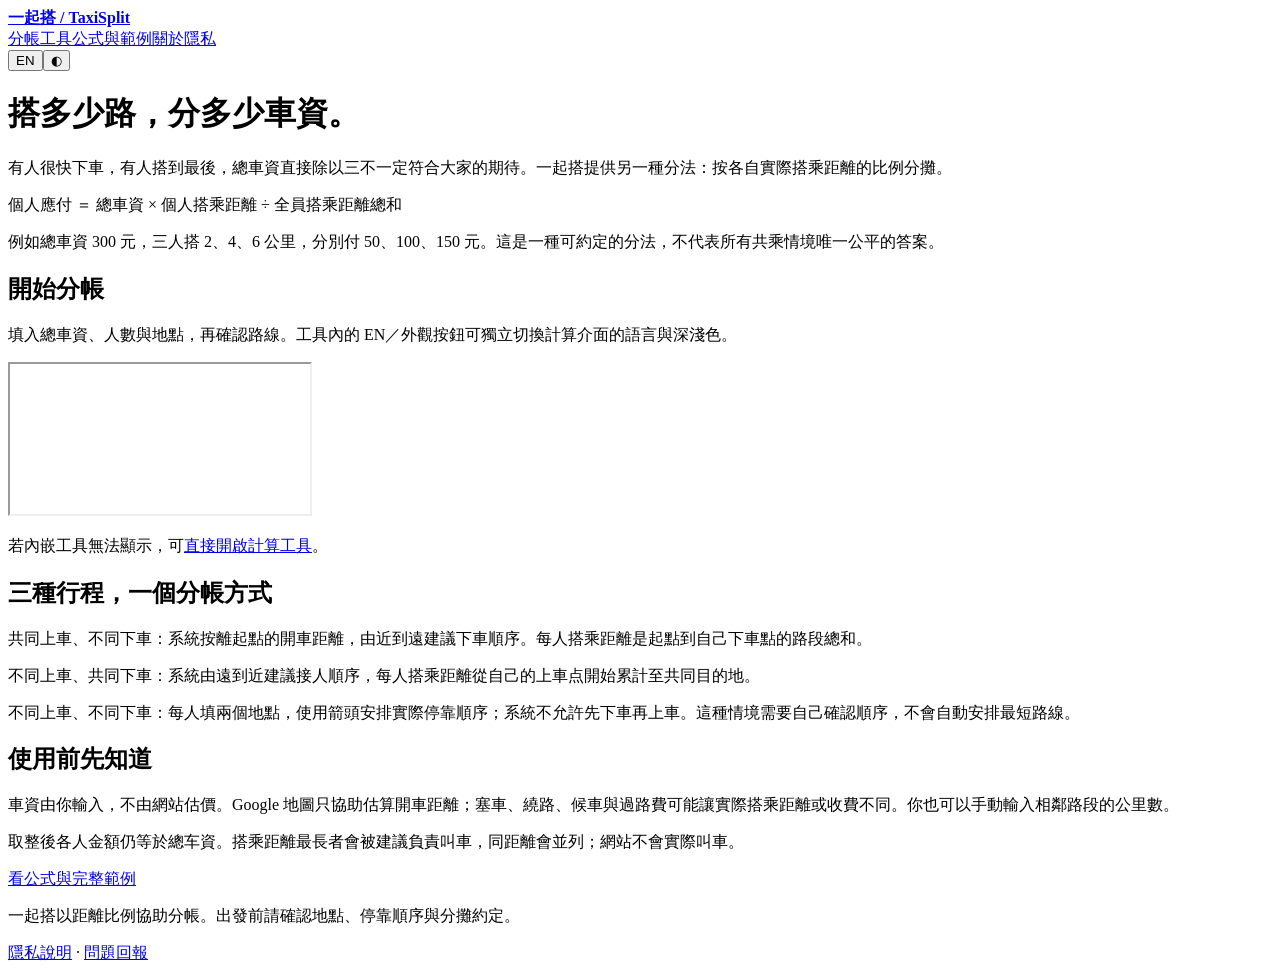
==== index.html @ 698acb1a "Publish TaxiSplit website: index.html" ====
<!doctype html><html lang="zh-Hant"><head><meta charset="utf-8"><meta name="viewport" content="width=device-width,initial-scale=1"><meta name="description" content="一起搭：依實際搭乘距離比例分攤計程車費。三種共乘模式、Google 開車距離、英文與深色模式。"><title>計程車分帳 · 一起搭 TaxiSplit</title><link rel="canonical" href="https://waisun1021.github.io/"><link rel="stylesheet" href="site.css"><!-- AdSense verification goes here after the owner provides their real publisher ID. --></head><body><header><a href="index.html"><strong>一起搭 / TaxiSplit</strong></a><nav><a href="index.html#calculator"><span data-lang="zh">分帳工具</span><span data-lang="en" hidden>Calculator</span></a><a href="guide.html"><span data-lang="zh">公式與範例</span><span data-lang="en" hidden>Guide</span></a><a href="about.html"><span data-lang="zh">關於</span><span data-lang="en" hidden>About</span></a><a href="privacy.html"><span data-lang="zh">隱私</span><span data-lang="en" hidden>Privacy</span></a></nav><div class="preferences"><button id="language" aria-label="切換語言 / Change language">EN</button><button id="theme" aria-label="切換外觀 / Change appearance">◐</button></div></header><main><div class="content"><h1><span data-lang="zh">搭多少路，分多少車資。</span><span data-lang="en" hidden>Share the fare by the distance you ride.</span></h1><p><span data-lang="zh">有人很快下車，有人搭到最後，總車資直接除以三不一定符合大家的期待。一起搭提供另一種分法：按各自實際搭乘距離的比例分攤。</span><span data-lang="en" hidden>One friend gets out early while another rides to the final stop. An equal split may not suit everyone. TaxiSplit offers a sharing rule based on each person’s ride distance.</span></p><div class="formula"><span data-lang="zh">個人應付 ＝ 總車資 × 個人搭乘距離 ÷ 全員搭乘距離總和</span><span data-lang="en" hidden>You pay = total fare × your ride distance ÷ everyone’s combined ride distance</span></div><p><span data-lang="zh">例如總車資 300 元，三人搭 2、4、6 公里，分別付 50、100、150 元。這是一種可約定的分法，不代表所有共乘情境唯一公平的答案。</span><span data-lang="en" hidden>For a TWD 300 fare and rides of 2, 4 and 6 km, pay TWD 50, 100 and 150. This is one agreed sharing rule, not the only fair rule for every trip.</span></p></div><section id="calculator" aria-label="計程車分帳工具 / Taxi fare calculator"><div class="calc-heading"><h2><span data-lang="zh">開始分帳</span><span data-lang="en" hidden>Split your fare</span></h2><p><span data-lang="zh">填入總車資、人數與地點，再確認路線。工具內的 EN／外觀按鈕可獨立切換計算介面的語言與深淺色。</span><span data-lang="en" hidden>Enter the total fare, people and stops, then check the route. The calculator’s own language and appearance buttons control its interface separately.</span></p></div><div class="calculator"><iframe src="https://script.google.com/macros/s/AKfycbzB2sSX5Gl5uq7tvmYfDvmwlds2khASL-cr0kvYUxBqZlFHFdUOIKJvX6wt1KXZG6KQtA/exec" title="一起搭計程車分帳工具 / TaxiSplit calculator" loading="eager" referrerpolicy="strict-origin-when-cross-origin"></iframe><p class="hint"><span data-lang="zh">若內嵌工具無法顯示，可</span><span data-lang="en" hidden>If the embedded calculator cannot load, </span><a href="https://script.google.com/macros/s/AKfycbzB2sSX5Gl5uq7tvmYfDvmwlds2khASL-cr0kvYUxBqZlFHFdUOIKJvX6wt1KXZG6KQtA/exec" target="_blank" rel="noopener"><span data-lang="zh">直接開啟計算工具</span><span data-lang="en" hidden>open the calculator directly</span></a>。</p></div></section><div class="content"><section class="card"><h2><span data-lang="zh">三種行程，一個分帳方式</span><span data-lang="en" hidden>Three trip modes</span></h2><p><span data-lang="zh">共同上車、不同下車：系統按離起點的開車距離，由近到遠建議下車順序。每人搭乘距離是起點到自己下車點的路段總和。</span><span data-lang="en" hidden>Same pickup, different drop-offs: stops are suggested from nearest to farthest by driving distance from the origin. Each ride includes the segments up to that person’s drop-off.</span></p><p><span data-lang="zh">不同上車、共同下車：系統由遠到近建議接人順序，每人搭乘距離從自己的上車点開始累計至共同目的地。</span><span data-lang="en" hidden>Different pickups, same destination: pickups are suggested from farthest to nearest. Each ride includes the remaining segments from that person’s pickup to the shared destination.</span></p><p><span data-lang="zh">不同上車、不同下車：每人填兩個地點，使用箭頭安排實際停靠順序；系統不允許先下車再上車。這種情境需要自己確認順序，不會自動安排最短路線。</span><span data-lang="en" hidden>Different pickups and drop-offs: enter two places per person and use arrows to set the actual stop order. A person’s pickup must come before their drop-off. This mode does not optimize the route.</span></p></section><section class="card"><h2><span data-lang="zh">使用前先知道</span><span data-lang="en" hidden>Before you calculate</span></h2><p><span data-lang="zh">車資由你輸入，不由網站估價。Google 地圖只協助估算開車距離；塞車、繞路、候車與過路費可能讓實際搭乘距離或收費不同。你也可以手動輸入相鄰路段的公里數。</span><span data-lang="en" hidden>You enter the fare; this website does not estimate taxi prices. Google Maps estimates driving distance. Traffic, detours, waiting and tolls can affect the actual trip. Manual segment distances are also supported.</span></p><p><span data-lang="zh">取整後各人金額仍等於總车資。搭乘距離最長者會被建議負責叫車，同距離會並列；網站不會實際叫車。</span><span data-lang="en" hidden>Rounded shares add up to the entered total. The longest rider is suggested as the taxi booker, with ties listed together. The website does not book a taxi.</span></p><a class="button" href="guide.html"><span data-lang="zh">看公式與完整範例</span><span data-lang="en" hidden>See the formula and examples</span></a></section></div></main><footer><p><span data-lang="zh">一起搭以距離比例協助分帳。出發前請確認地點、停靠順序與分攤約定。</span><span data-lang="en" hidden>TaxiSplit helps divide a fare by ride distance. Agree on the stops and sharing rule before travelling.</span></p><a href="privacy.html"><span data-lang="zh">隱私說明</span><span data-lang="en" hidden>Privacy notice</span></a> · <a href="https://github.com/Waisun1021/Waisun1021.github.io/issues"><span data-lang="zh">問題回報</span><span data-lang="en" hidden>Report an issue</span></a></footer><script src="site.js"></script></body></html>
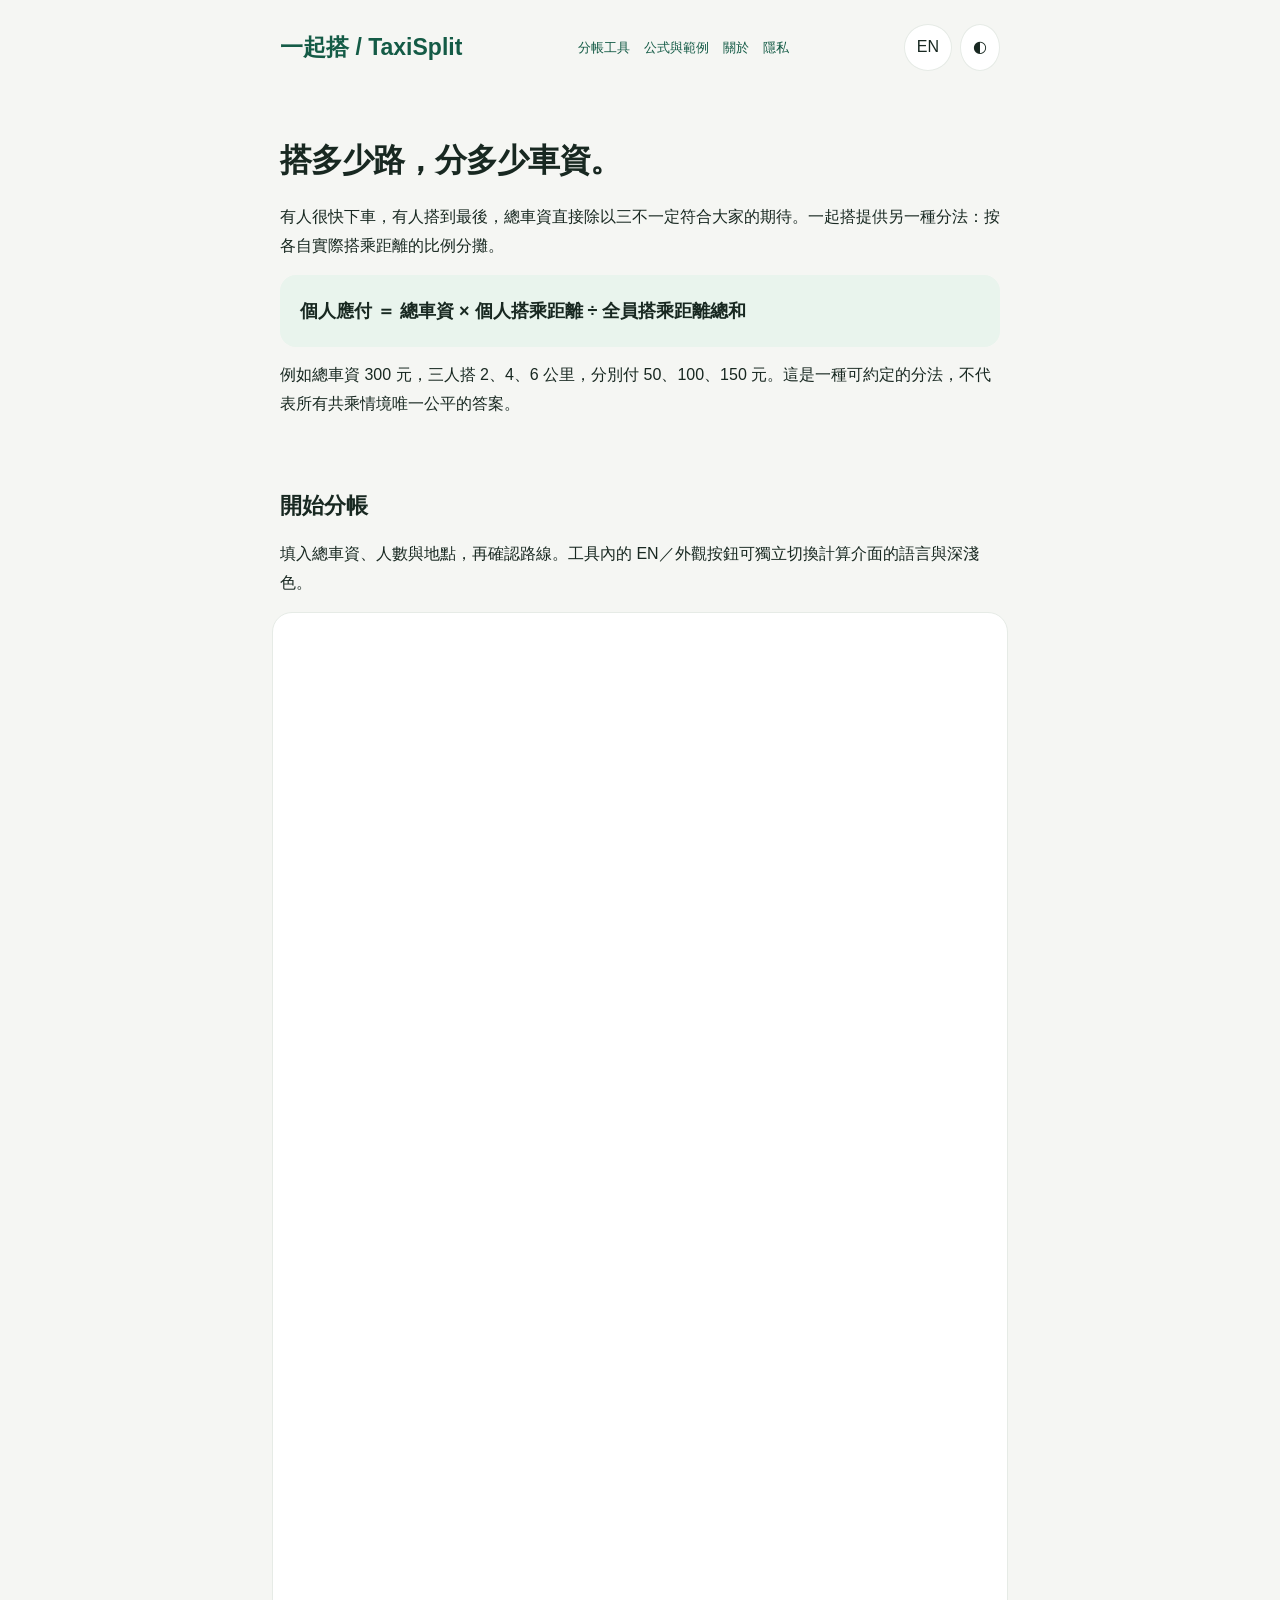
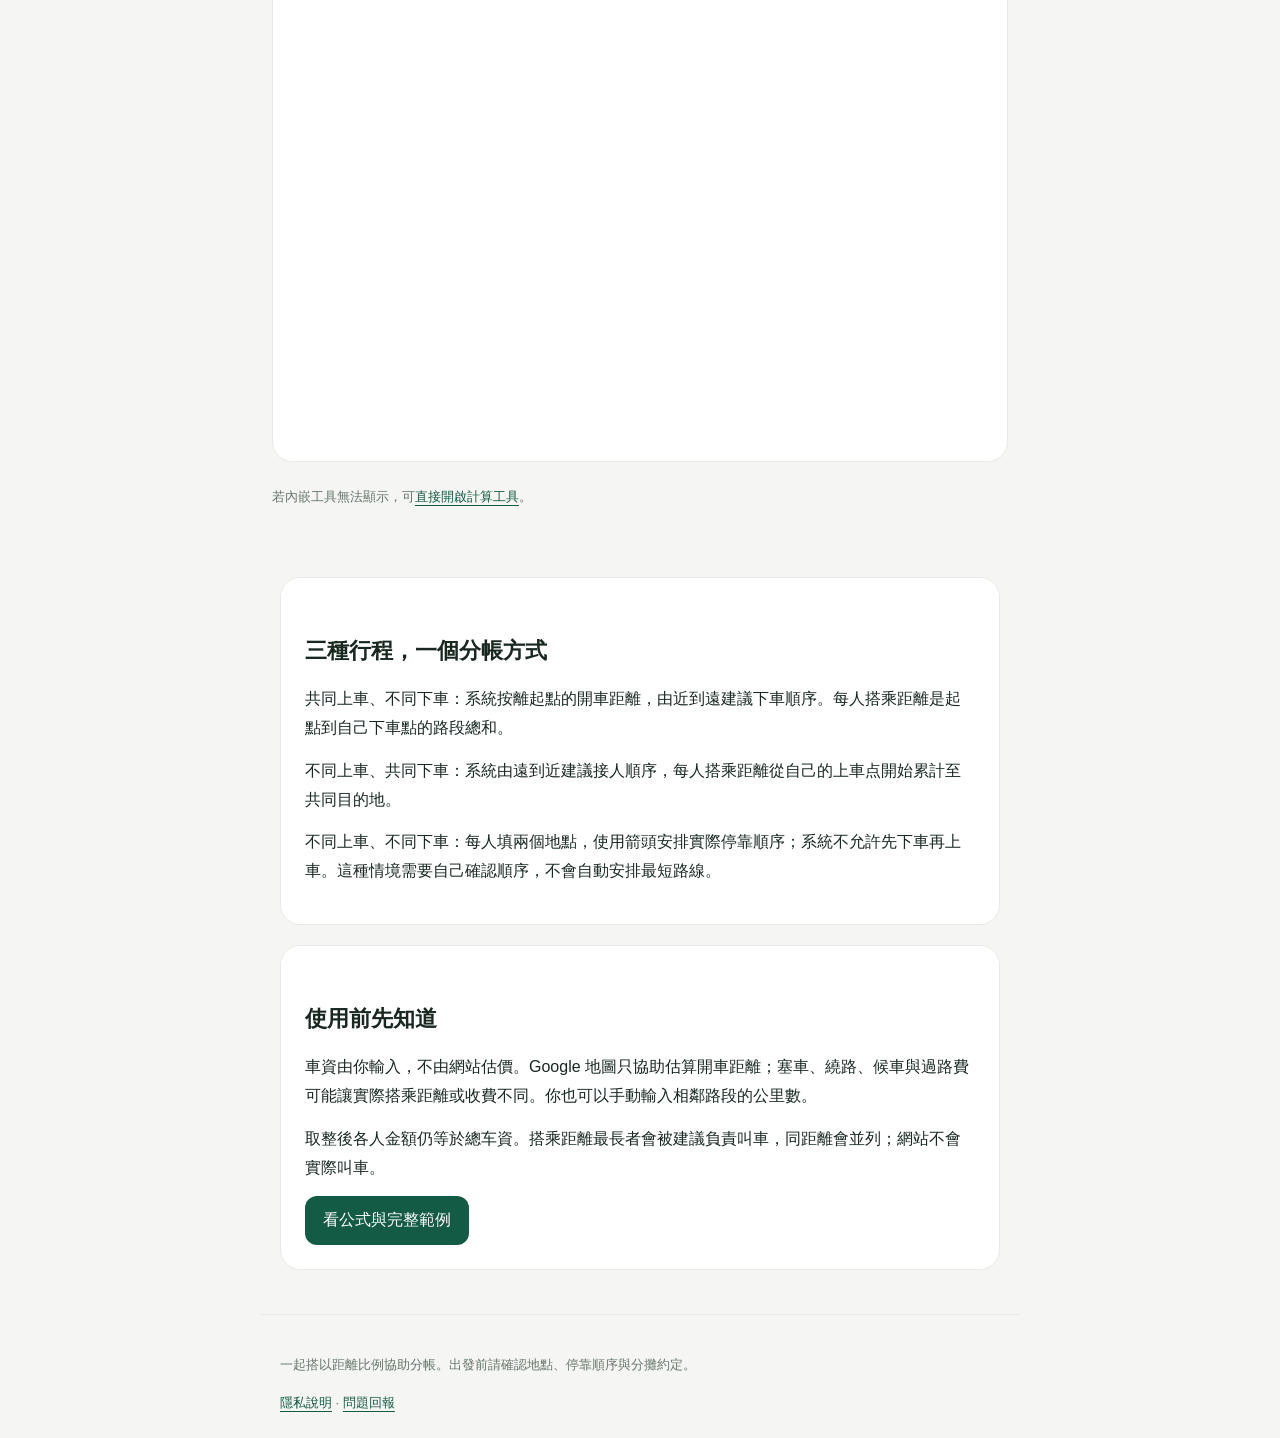
==== commit da9273a7: "Connect AdSense and disclose advertising: index.html" ====
--- a/index.html
+++ b/index.html
@@ -1 +1 @@
-<!doctype html><html lang="zh-Hant"><head><meta charset="utf-8"><meta name="viewport" content="width=device-width,initial-scale=1"><meta name="description" content="一起搭：依實際搭乘距離比例分攤計程車費。三種共乘模式、Google 開車距離、英文與深色模式。"><title>計程車分帳 · 一起搭 TaxiSplit</title><link rel="canonical" href="https://waisun1021.github.io/"><link rel="stylesheet" href="site.css"><!-- AdSense verification goes here after the owner provides their real publisher ID. --></head><body><header><a href="index.html"><strong>一起搭 / TaxiSplit</strong></a><nav><a href="index.html#calculator"><span data-lang="zh">分帳工具</span><span data-lang="en" hidden>Calculator</span></a><a href="guide.html"><span data-lang="zh">公式與範例</span><span data-lang="en" hidden>Guide</span></a><a href="about.html"><span data-lang="zh">關於</span><span data-lang="en" hidden>About</span></a><a href="privacy.html"><span data-lang="zh">隱私</span><span data-lang="en" hidden>Privacy</span></a></nav><div class="preferences"><button id="language" aria-label="切換語言 / Change language">EN</button><button id="theme" aria-label="切換外觀 / Change appearance">◐</button></div></header><main><div class="content"><h1><span data-lang="zh">搭多少路，分多少車資。</span><span data-lang="en" hidden>Share the fare by the distance you ride.</span></h1><p><span data-lang="zh">有人很快下車，有人搭到最後，總車資直接除以三不一定符合大家的期待。一起搭提供另一種分法：按各自實際搭乘距離的比例分攤。</span><span data-lang="en" hidden>One friend gets out early while another rides to the final stop. An equal split may not suit everyone. TaxiSplit offers a sharing rule based on each person’s ride distance.</span></p><div class="formula"><span data-lang="zh">個人應付 ＝ 總車資 × 個人搭乘距離 ÷ 全員搭乘距離總和</span><span data-lang="en" hidden>You pay = total fare × your ride distance ÷ everyone’s combined ride distance</span></div><p><span data-lang="zh">例如總車資 300 元，三人搭 2、4、6 公里，分別付 50、100、150 元。這是一種可約定的分法，不代表所有共乘情境唯一公平的答案。</span><span data-lang="en" hidden>For a TWD 300 fare and rides of 2, 4 and 6 km, pay TWD 50, 100 and 150. This is one agreed sharing rule, not the only fair rule for every trip.</span></p></div><section id="calculator" aria-label="計程車分帳工具 / Taxi fare calculator"><div class="calc-heading"><h2><span data-lang="zh">開始分帳</span><span data-lang="en" hidden>Split your fare</span></h2><p><span data-lang="zh">填入總車資、人數與地點，再確認路線。工具內的 EN／外觀按鈕可獨立切換計算介面的語言與深淺色。</span><span data-lang="en" hidden>Enter the total fare, people and stops, then check the route. The calculator’s own language and appearance buttons control its interface separately.</span></p></div><div class="calculator"><iframe src="https://script.google.com/macros/s/AKfycbzB2sSX5Gl5uq7tvmYfDvmwlds2khASL-cr0kvYUxBqZlFHFdUOIKJvX6wt1KXZG6KQtA/exec" title="一起搭計程車分帳工具 / TaxiSplit calculator" loading="eager" referrerpolicy="strict-origin-when-cross-origin"></iframe><p class="hint"><span data-lang="zh">若內嵌工具無法顯示，可</span><span data-lang="en" hidden>If the embedded calculator cannot load, </span><a href="https://script.google.com/macros/s/AKfycbzB2sSX5Gl5uq7tvmYfDvmwlds2khASL-cr0kvYUxBqZlFHFdUOIKJvX6wt1KXZG6KQtA/exec" target="_blank" rel="noopener"><span data-lang="zh">直接開啟計算工具</span><span data-lang="en" hidden>open the calculator directly</span></a>。</p></div></section><div class="content"><section class="card"><h2><span data-lang="zh">三種行程，一個分帳方式</span><span data-lang="en" hidden>Three trip modes</span></h2><p><span data-lang="zh">共同上車、不同下車：系統按離起點的開車距離，由近到遠建議下車順序。每人搭乘距離是起點到自己下車點的路段總和。</span><span data-lang="en" hidden>Same pickup, different drop-offs: stops are suggested from nearest to farthest by driving distance from the origin. Each ride includes the segments up to that person’s drop-off.</span></p><p><span data-lang="zh">不同上車、共同下車：系統由遠到近建議接人順序，每人搭乘距離從自己的上車点開始累計至共同目的地。</span><span data-lang="en" hidden>Different pickups, same destination: pickups are suggested from farthest to nearest. Each ride includes the remaining segments from that person’s pickup to the shared destination.</span></p><p><span data-lang="zh">不同上車、不同下車：每人填兩個地點，使用箭頭安排實際停靠順序；系統不允許先下車再上車。這種情境需要自己確認順序，不會自動安排最短路線。</span><span data-lang="en" hidden>Different pickups and drop-offs: enter two places per person and use arrows to set the actual stop order. A person’s pickup must come before their drop-off. This mode does not optimize the route.</span></p></section><section class="card"><h2><span data-lang="zh">使用前先知道</span><span data-lang="en" hidden>Before you calculate</span></h2><p><span data-lang="zh">車資由你輸入，不由網站估價。Google 地圖只協助估算開車距離；塞車、繞路、候車與過路費可能讓實際搭乘距離或收費不同。你也可以手動輸入相鄰路段的公里數。</span><span data-lang="en" hidden>You enter the fare; this website does not estimate taxi prices. Google Maps estimates driving distance. Traffic, detours, waiting and tolls can affect the actual trip. Manual segment distances are also supported.</span></p><p><span data-lang="zh">取整後各人金額仍等於總车資。搭乘距離最長者會被建議負責叫車，同距離會並列；網站不會實際叫車。</span><span data-lang="en" hidden>Rounded shares add up to the entered total. The longest rider is suggested as the taxi booker, with ties listed together. The website does not book a taxi.</span></p><a class="button" href="guide.html"><span data-lang="zh">看公式與完整範例</span><span data-lang="en" hidden>See the formula and examples</span></a></section></div></main><footer><p><span data-lang="zh">一起搭以距離比例協助分帳。出發前請確認地點、停靠順序與分攤約定。</span><span data-lang="en" hidden>TaxiSplit helps divide a fare by ride distance. Agree on the stops and sharing rule before travelling.</span></p><a href="privacy.html"><span data-lang="zh">隱私說明</span><span data-lang="en" hidden>Privacy notice</span></a> · <a href="https://github.com/Waisun1021/Waisun1021.github.io/issues"><span data-lang="zh">問題回報</span><span data-lang="en" hidden>Report an issue</span></a></footer><script src="site.js"></script></body></html>
+<!doctype html><html lang="zh-Hant"><head><meta charset="utf-8"><meta name="viewport" content="width=device-width,initial-scale=1"><meta name="description" content="一起搭：依實際搭乘距離比例分攤計程車費。三種共乘模式、Google 開車距離、英文與深色模式。"><title>計程車分帳 · 一起搭 TaxiSplit</title><link rel="canonical" href="https://waisun1021.github.io/"><link rel="stylesheet" href="site.css"><script async src="https://pagead2.googlesyndication.com/pagead/js/adsbygoogle.js?client=ca-pub-1344030783161319" crossorigin="anonymous"></script></head><body><header><a href="index.html"><strong>一起搭 / TaxiSplit</strong></a><nav><a href="index.html#calculator"><span data-lang="zh">分帳工具</span><span data-lang="en" hidden>Calculator</span></a><a href="guide.html"><span data-lang="zh">公式與範例</span><span data-lang="en" hidden>Guide</span></a><a href="about.html"><span data-lang="zh">關於</span><span data-lang="en" hidden>About</span></a><a href="privacy.html"><span data-lang="zh">隱私</span><span data-lang="en" hidden>Privacy</span></a></nav><div class="preferences"><button id="language" aria-label="切換語言 / Change language">EN</button><button id="theme" aria-label="切換外觀 / Change appearance">◐</button></div></header><main><div class="content"><h1><span data-lang="zh">搭多少路，分多少車資。</span><span data-lang="en" hidden>Share the fare by the distance you ride.</span></h1><p><span data-lang="zh">有人很快下車，有人搭到最後，總車資直接除以三不一定符合大家的期待。一起搭提供另一種分法：按各自實際搭乘距離的比例分攤。</span><span data-lang="en" hidden>One friend gets out early while another rides to the final stop. An equal split may not suit everyone. TaxiSplit offers a sharing rule based on each person’s ride distance.</span></p><div class="formula"><span data-lang="zh">個人應付 ＝ 總車資 × 個人搭乘距離 ÷ 全員搭乘距離總和</span><span data-lang="en" hidden>You pay = total fare × your ride distance ÷ everyone’s combined ride distance</span></div><p><span data-lang="zh">例如總車資 300 元，三人搭 2、4、6 公里，分別付 50、100、150 元。這是一種可約定的分法，不代表所有共乘情境唯一公平的答案。</span><span data-lang="en" hidden>For a TWD 300 fare and rides of 2, 4 and 6 km, pay TWD 50, 100 and 150. This is one agreed sharing rule, not the only fair rule for every trip.</span></p></div><section id="calculator" aria-label="計程車分帳工具 / Taxi fare calculator"><div class="calc-heading"><h2><span data-lang="zh">開始分帳</span><span data-lang="en" hidden>Split your fare</span></h2><p><span data-lang="zh">填入總車資、人數與地點，再確認路線。工具內的 EN／外觀按鈕可獨立切換計算介面的語言與深淺色。</span><span data-lang="en" hidden>Enter the total fare, people and stops, then check the route. The calculator’s own language and appearance buttons control its interface separately.</span></p></div><div class="calculator"><iframe src="https://script.google.com/macros/s/AKfycbzB2sSX5Gl5uq7tvmYfDvmwlds2khASL-cr0kvYUxBqZlFHFdUOIKJvX6wt1KXZG6KQtA/exec" title="一起搭計程車分帳工具 / TaxiSplit calculator" loading="eager" referrerpolicy="strict-origin-when-cross-origin"></iframe><p class="hint"><span data-lang="zh">若內嵌工具無法顯示，可</span><span data-lang="en" hidden>If the embedded calculator cannot load, </span><a href="https://script.google.com/macros/s/AKfycbzB2sSX5Gl5uq7tvmYfDvmwlds2khASL-cr0kvYUxBqZlFHFdUOIKJvX6wt1KXZG6KQtA/exec" target="_blank" rel="noopener"><span data-lang="zh">直接開啟計算工具</span><span data-lang="en" hidden>open the calculator directly</span></a>。</p></div></section><div class="content"><section class="card"><h2><span data-lang="zh">三種行程，一個分帳方式</span><span data-lang="en" hidden>Three trip modes</span></h2><p><span data-lang="zh">共同上車、不同下車：系統按離起點的開車距離，由近到遠建議下車順序。每人搭乘距離是起點到自己下車點的路段總和。</span><span data-lang="en" hidden>Same pickup, different drop-offs: stops are suggested from nearest to farthest by driving distance from the origin. Each ride includes the segments up to that person’s drop-off.</span></p><p><span data-lang="zh">不同上車、共同下車：系統由遠到近建議接人順序，每人搭乘距離從自己的上車点開始累計至共同目的地。</span><span data-lang="en" hidden>Different pickups, same destination: pickups are suggested from farthest to nearest. Each ride includes the remaining segments from that person’s pickup to the shared destination.</span></p><p><span data-lang="zh">不同上車、不同下車：每人填兩個地點，使用箭頭安排實際停靠順序；系統不允許先下車再上車。這種情境需要自己確認順序，不會自動安排最短路線。</span><span data-lang="en" hidden>Different pickups and drop-offs: enter two places per person and use arrows to set the actual stop order. A person’s pickup must come before their drop-off. This mode does not optimize the route.</span></p></section><section class="card"><h2><span data-lang="zh">使用前先知道</span><span data-lang="en" hidden>Before you calculate</span></h2><p><span data-lang="zh">車資由你輸入，不由網站估價。Google 地圖只協助估算開車距離；塞車、繞路、候車與過路費可能讓實際搭乘距離或收費不同。你也可以手動輸入相鄰路段的公里數。</span><span data-lang="en" hidden>You enter the fare; this website does not estimate taxi prices. Google Maps estimates driving distance. Traffic, detours, waiting and tolls can affect the actual trip. Manual segment distances are also supported.</span></p><p><span data-lang="zh">取整後各人金額仍等於總车資。搭乘距離最長者會被建議負責叫車，同距離會並列；網站不會實際叫車。</span><span data-lang="en" hidden>Rounded shares add up to the entered total. The longest rider is suggested as the taxi booker, with ties listed together. The website does not book a taxi.</span></p><a class="button" href="guide.html"><span data-lang="zh">看公式與完整範例</span><span data-lang="en" hidden>See the formula and examples</span></a></section></div></main><footer><p><span data-lang="zh">一起搭以距離比例協助分帳。出發前請確認地點、停靠順序與分攤約定。</span><span data-lang="en" hidden>TaxiSplit helps divide a fare by ride distance. Agree on the stops and sharing rule before travelling.</span></p><a href="privacy.html"><span data-lang="zh">隱私說明</span><span data-lang="en" hidden>Privacy notice</span></a> · <a href="https://github.com/Waisun1021/Waisun1021.github.io/issues"><span data-lang="zh">問題回報</span><span data-lang="en" hidden>Report an issue</span></a></footer><script src="site.js"></script></body></html>
--- a/site.css
+++ b/site.css
@@ -0,0 +1 @@
+*{box-sizing:border-box}html{scroll-behavior:smooth}body{margin:0;background:#f5f6f3;color:#182821;font:16px/1.8 -apple-system,BlinkMacSystemFont,"Segoe UI",sans-serif}a{color:#145b46;text-underline-offset:4px}header,footer,.content{max-width:760px;margin:auto;padding:24px 20px}header{display:flex;gap:14px;align-items:center;justify-content:space-between;flex-wrap:wrap}header a{text-decoration:none}header strong{font-size:23px}nav{display:flex;gap:14px;font-size:13px;flex-wrap:wrap}h1{font-size:32px;line-height:1.3;letter-spacing:-1px}h2{font-size:22px;line-height:1.5;margin-top:32px}h3{font-size:18px}p{margin:14px 0}.card{background:#fff;border:1px solid #e6ebe6;border-radius:20px;padding:24px;margin:20px 0}.formula{background:#e9f4ed;border-radius:16px;padding:20px;font-size:18px;font-weight:700}.hint,footer{font-size:13px;color:#65756b}.button{display:inline-block;padding:10px 18px;border-radius:12px;background:#145b46;color:white;text-decoration:none}.calculator{max-width:760px;margin:0 auto 24px;padding:0 12px}iframe{width:100%;height:1450px;border:1px solid #e6ebe6;border-radius:20px;background:#fff}.calc-heading{max-width:760px;margin:0 auto;padding:0 20px}table{width:100%;border-collapse:collapse;font-size:14px}td,th{padding:9px;border-bottom:1px solid #e6ebe6;text-align:left}footer{border-top:1px solid #e6ebe6}button{font:inherit;border:1px solid #e6ebe6;border-radius:50%;padding:8px 12px;background:#fff;color:#182821;cursor:pointer}.preferences{display:flex;gap:8px}[hidden]{display:none!important}body.dark{background:#101612;color:#edf2ed}body.dark .card,body.dark button{background:#1a231d;color:#edf2ed;border-color:#303c33}body.dark .formula{background:#22392c}body.dark a:not(.button){color:#88d4ae}body.dark footer,body.dark .hint{color:#a1b2a6}@media(prefers-color-scheme:dark){body:not(.light){background:#101612;color:#edf2ed}body:not(.light) .card,body:not(.light) button{background:#1a231d;color:#edf2ed;border-color:#303c33}body:not(.light) .formula{background:#22392c}body:not(.light) a:not(.button){color:#88d4ae}body:not(.light) footer,body:not(.light) .hint{color:#a1b2a6}}@media(max-width:440px){h1{font-size:27px}.content,header,footer{padding:20px 16px}.card{padding:18px}nav{gap:12px}iframe{height:1600px}}
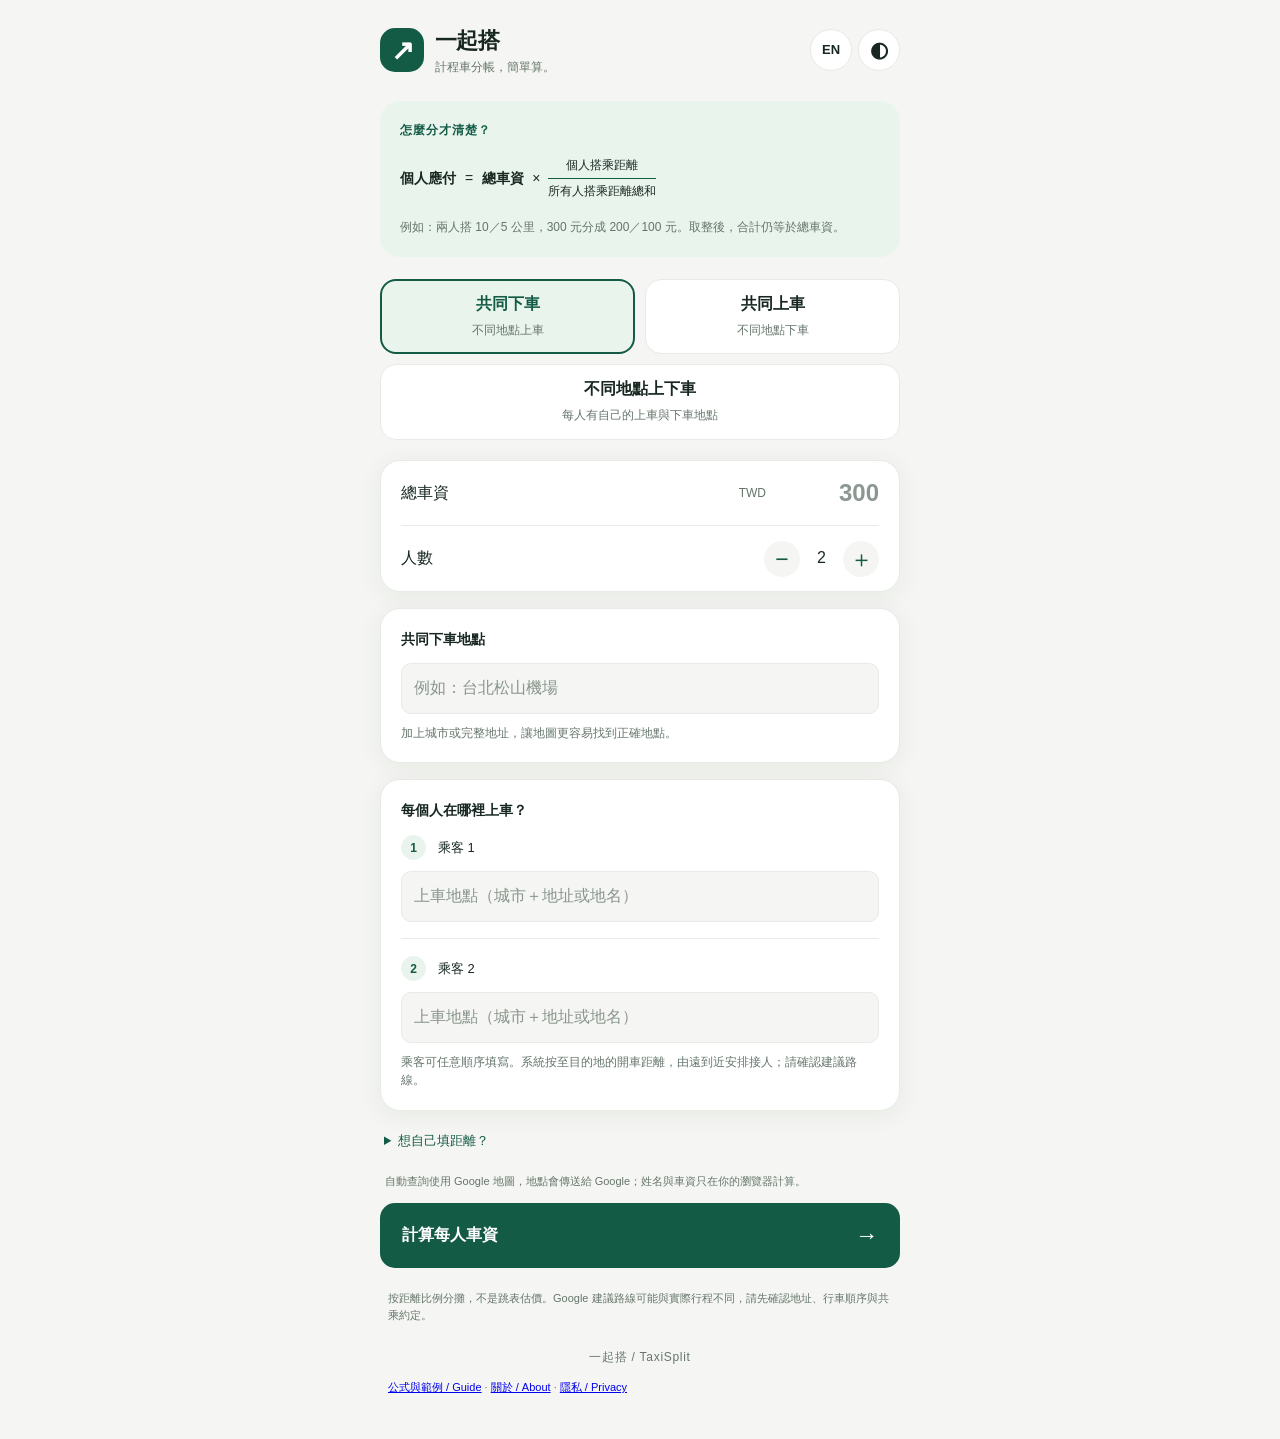
==== commit 97edcc86: "Connect AdSense and disclose advertising: index.html" ====
--- a/index.html
+++ b/index.html
@@ -1 +1,28 @@
-<!doctype html><html lang="zh-Hant"><head><meta charset="utf-8"><meta name="viewport" content="width=device-width,initial-scale=1"><meta name="description" content="一起搭：依實際搭乘距離比例分攤計程車費。三種共乘模式、Google 開車距離、英文與深色模式。"><title>計程車分帳 · 一起搭 TaxiSplit</title><link rel="canonical" href="https://waisun1021.github.io/"><link rel="stylesheet" href="site.css"><script async src="https://pagead2.googlesyndication.com/pagead/js/adsbygoogle.js?client=ca-pub-1344030783161319" crossorigin="anonymous"></script></head><body><header><a href="index.html"><strong>一起搭 / TaxiSplit</strong></a><nav><a href="index.html#calculator"><span data-lang="zh">分帳工具</span><span data-lang="en" hidden>Calculator</span></a><a href="guide.html"><span data-lang="zh">公式與範例</span><span data-lang="en" hidden>Guide</span></a><a href="about.html"><span data-lang="zh">關於</span><span data-lang="en" hidden>About</span></a><a href="privacy.html"><span data-lang="zh">隱私</span><span data-lang="en" hidden>Privacy</span></a></nav><div class="preferences"><button id="language" aria-label="切換語言 / Change language">EN</button><button id="theme" aria-label="切換外觀 / Change appearance">◐</button></div></header><main><div class="content"><h1><span data-lang="zh">搭多少路，分多少車資。</span><span data-lang="en" hidden>Share the fare by the distance you ride.</span></h1><p><span data-lang="zh">有人很快下車，有人搭到最後，總車資直接除以三不一定符合大家的期待。一起搭提供另一種分法：按各自實際搭乘距離的比例分攤。</span><span data-lang="en" hidden>One friend gets out early while another rides to the final stop. An equal split may not suit everyone. TaxiSplit offers a sharing rule based on each person’s ride distance.</span></p><div class="formula"><span data-lang="zh">個人應付 ＝ 總車資 × 個人搭乘距離 ÷ 全員搭乘距離總和</span><span data-lang="en" hidden>You pay = total fare × your ride distance ÷ everyone’s combined ride distance</span></div><p><span data-lang="zh">例如總車資 300 元，三人搭 2、4、6 公里，分別付 50、100、150 元。這是一種可約定的分法，不代表所有共乘情境唯一公平的答案。</span><span data-lang="en" hidden>For a TWD 300 fare and rides of 2, 4 and 6 km, pay TWD 50, 100 and 150. This is one agreed sharing rule, not the only fair rule for every trip.</span></p></div><section id="calculator" aria-label="計程車分帳工具 / Taxi fare calculator"><div class="calc-heading"><h2><span data-lang="zh">開始分帳</span><span data-lang="en" hidden>Split your fare</span></h2><p><span data-lang="zh">填入總車資、人數與地點，再確認路線。工具內的 EN／外觀按鈕可獨立切換計算介面的語言與深淺色。</span><span data-lang="en" hidden>Enter the total fare, people and stops, then check the route. The calculator’s own language and appearance buttons control its interface separately.</span></p></div><div class="calculator"><iframe src="https://script.google.com/macros/s/AKfycbzB2sSX5Gl5uq7tvmYfDvmwlds2khASL-cr0kvYUxBqZlFHFdUOIKJvX6wt1KXZG6KQtA/exec" title="一起搭計程車分帳工具 / TaxiSplit calculator" loading="eager" referrerpolicy="strict-origin-when-cross-origin"></iframe><p class="hint"><span data-lang="zh">若內嵌工具無法顯示，可</span><span data-lang="en" hidden>If the embedded calculator cannot load, </span><a href="https://script.google.com/macros/s/AKfycbzB2sSX5Gl5uq7tvmYfDvmwlds2khASL-cr0kvYUxBqZlFHFdUOIKJvX6wt1KXZG6KQtA/exec" target="_blank" rel="noopener"><span data-lang="zh">直接開啟計算工具</span><span data-lang="en" hidden>open the calculator directly</span></a>。</p></div></section><div class="content"><section class="card"><h2><span data-lang="zh">三種行程，一個分帳方式</span><span data-lang="en" hidden>Three trip modes</span></h2><p><span data-lang="zh">共同上車、不同下車：系統按離起點的開車距離，由近到遠建議下車順序。每人搭乘距離是起點到自己下車點的路段總和。</span><span data-lang="en" hidden>Same pickup, different drop-offs: stops are suggested from nearest to farthest by driving distance from the origin. Each ride includes the segments up to that person’s drop-off.</span></p><p><span data-lang="zh">不同上車、共同下車：系統由遠到近建議接人順序，每人搭乘距離從自己的上車点開始累計至共同目的地。</span><span data-lang="en" hidden>Different pickups, same destination: pickups are suggested from farthest to nearest. Each ride includes the remaining segments from that person’s pickup to the shared destination.</span></p><p><span data-lang="zh">不同上車、不同下車：每人填兩個地點，使用箭頭安排實際停靠順序；系統不允許先下車再上車。這種情境需要自己確認順序，不會自動安排最短路線。</span><span data-lang="en" hidden>Different pickups and drop-offs: enter two places per person and use arrows to set the actual stop order. A person’s pickup must come before their drop-off. This mode does not optimize the route.</span></p></section><section class="card"><h2><span data-lang="zh">使用前先知道</span><span data-lang="en" hidden>Before you calculate</span></h2><p><span data-lang="zh">車資由你輸入，不由網站估價。Google 地圖只協助估算開車距離；塞車、繞路、候車與過路費可能讓實際搭乘距離或收費不同。你也可以手動輸入相鄰路段的公里數。</span><span data-lang="en" hidden>You enter the fare; this website does not estimate taxi prices. Google Maps estimates driving distance. Traffic, detours, waiting and tolls can affect the actual trip. Manual segment distances are also supported.</span></p><p><span data-lang="zh">取整後各人金額仍等於總车資。搭乘距離最長者會被建議負責叫車，同距離會並列；網站不會實際叫車。</span><span data-lang="en" hidden>Rounded shares add up to the entered total. The longest rider is suggested as the taxi booker, with ties listed together. The website does not book a taxi.</span></p><a class="button" href="guide.html"><span data-lang="zh">看公式與完整範例</span><span data-lang="en" hidden>See the formula and examples</span></a></section></div></main><footer><p><span data-lang="zh">一起搭以距離比例協助分帳。出發前請確認地點、停靠順序與分攤約定。</span><span data-lang="en" hidden>TaxiSplit helps divide a fare by ride distance. Agree on the stops and sharing rule before travelling.</span></p><a href="privacy.html"><span data-lang="zh">隱私說明</span><span data-lang="en" hidden>Privacy notice</span></a> · <a href="https://github.com/Waisun1021/Waisun1021.github.io/issues"><span data-lang="zh">問題回報</span><span data-lang="en" hidden>Report an issue</span></a></footer><script src="site.js"></script></body></html>
+<!doctype html>
+<html lang="zh-Hant">
+<head>
+<meta charset="utf-8"><meta name="viewport" content="width=device-width, initial-scale=1, viewport-fit=cover">
+<meta name="description" content="輸入總車資、每人上下車地點，依搭乘距離比例分攤。支援三種共乘模式、英文及深色模式。">
+<title>一起搭 · 計程車分帳</title>
+<link rel="stylesheet" href="style.css">
+<link rel="canonical" href="https://waisun1021.github.io/"><script async src="https://pagead2.googlesyndication.com/pagead/js/adsbygoogle.js?client=ca-pub-1344030783161319" crossorigin="anonymous"></script></head>
+<body>
+<main>
+<header><div class="brand"><span class="brand-icon" aria-hidden="true">↗</span><div><h1 data-t="title">一起搭</h1><p data-t="tagline">計程車分帳，簡單算。</p></div></div><nav aria-label="偏好設定"><button id="language" type="button" aria-label="Switch to English">EN</button><button id="theme" type="button" aria-label="切換外觀">◐</button></nav></header>
+<section id="calculator" class="formula" aria-labelledby="formula-title"><div class="eyebrow" id="formula-title" data-t="formulaTitle">怎麼分才清楚？</div><p class="equation"><strong data-t="formulaPay">個人應付</strong><span>=</span><span><b data-t="formulaTotal">總車資</b> × <span class="fraction"><span data-t="formulaTop">個人搭乘距離</span><span data-t="formulaBottom">所有人搭乘距離總和</span></span></span></p><p class="muted" data-t="formulaExample">例如：兩人搭 10／5 公里，300 元分成 200／100 元。取整後，合計仍等於總車資。</p></section>
+<form id="trip" novalidate>
+<fieldset class="mode"><legend class="sr-only" data-t="modeLegend">選擇行程模式</legend><label><input type="radio" name="mode" value="pickup" checked><span><b data-t="pickupTitle">共同下車</b><small data-t="pickupSub">不同地點上車</small></span></label><label><input type="radio" name="mode" value="dropoff"><span><b data-t="dropoffTitle">共同上車</b><small data-t="dropoffSub">不同地點下車</small></span></label><label class="mixed-mode"><input type="radio" name="mode" value="mixed"><span><b data-t="mixedTitle">不同地點上下車</b><small data-t="mixedSub">每人有自己的上車與下車地點</small></span></label></fieldset>
+<section class="card basics"><label class="fare"><span data-t="totalFare">總車資</span><span class="currency">TWD</span><input id="fare" type="text" inputmode="numeric" pattern="[0-9]*" placeholder="300" maxlength="7" autocomplete="off" aria-label="總車資，新臺幣整數"></label><div class="people"><span data-t="people">人數</span><div class="stepper"><button id="minus" type="button" aria-label="減少人數">−</button><output id="count">2</output><button id="plus" type="button" aria-label="增加人數">＋</button></div></div></section>
+<section class="card" id="shared-card"><label for="shared" class="section-label" id="shared-label">共同下車地點</label><input id="shared" type="text" maxlength="200" placeholder="例如：台北松山機場" autocomplete="off"><p class="hint" data-t="addressHint">加上城市或完整地址，讓地圖更容易找到正確地點。</p></section>
+<section class="card"><h2 id="person-heading">每個人在哪裡上車？</h2><div id="passengers"></div><p id="order-hint" class="hint">依實際上車順序填入，所有人都在共同目的地下車。</p></section>
+<section id="mixed-route" class="card" hidden><h2 data-t="stopHeading">沿途停靠順序</h2><p class="hint" data-t="mixedOrder">用箭頭調整實際停靠順序，每人必須先上車、後下車。此模式不會自動安排最短路線。</p><div id="stop-list"></div></section><details id="distance-options" class="distance-options"><summary data-t="manualToggle">想自己填距離？</summary><label class="manual-switch"><input id="manual" type="checkbox"><span data-t="manualCheck">手動輸入每一段的公里數</span></label><p class="hint" data-t="manualHint">每段指相鄰兩個地點之間的距離，不是每人的全程距離。</p><div id="legs"></div></details>
+<p class="privacy-note" id="network-note" data-t="networkNote">自動查詢使用 Google 地圖，地點會傳送給 Google；姓名與車資只在你的瀏覽器計算。</p>
+<button id="calculate" class="primary" type="submit"><span data-t="calculate">計算每人車資</span><span aria-hidden="true">→</span></button>
+<button id="cancel" type="button" class="cancel" hidden data-t="cancel">取消查詢</button>
+<p id="error" class="error" role="alert" hidden></p>
+</form>
+<section id="results" class="card result-card" aria-labelledby="result-heading" aria-live="polite" hidden><div class="result-head"><div><span class="eyebrow" data-t="resultLabel">分帳結果</span><h2 id="result-heading" data-t="resultHeading">每個人應付多少？</h2></div><span class="checkmark" aria-hidden="true">✓</span></div><div class="caller"><span class="eyebrow" data-t="caller">建議叫車的人</span><strong id="caller-name"></strong><p class="hint" data-t="callerHint">搭乘距離最長的人；只提供建議，不會代叫計程車。</p></div><div id="result-rows"></div><div class="sum"><span data-t="sum">合計</span><strong id="result-total"></strong></div><p id="result-source" class="hint"></p><button id="share" type="button" class="secondary" data-t="share">分享結果</button><textarea id="share-fallback" class="share-fallback" rows="6" readonly hidden aria-label="可複製的分帳結果"></textarea><details class="route"><summary data-t="route">確認路線與地址</summary><div id="route-rows"></div></details></section>
+<footer><p data-t="footer">按距離比例分攤，不是跳表估價。Google 建議路線可能與實際行程不同，請先確認地址、行車順序與共乘約定。</p><p class="foot-brand">一起搭 / TaxiSplit</p><p class="page-links"><a href="guide.html">公式與範例 / Guide</a> · <a href="about.html">關於 / About</a> · <a href="privacy.html">隱私 / Privacy</a></p></footer>
+</main>
+<script src="fare.js"></script><script src="app.js"></script>
+</body></html>
--- a/style.css
+++ b/style.css
@@ -0,0 +1,5 @@
+:root{color-scheme:light;--bg:#f5f6f3;--paper:#fff;--ink:#182821;--muted:#65756b;--line:#e6ebe6;--green:#145b46;--soft:#e9f4ed;--button-ink:#fff;--error:#b32d28;--shadow:0 4px 24px #152a1610}*{box-sizing:border-box}body{margin:0;background:var(--bg);color:var(--ink);font:16px/1.55 -apple-system,BlinkMacSystemFont,"Segoe UI",sans-serif}main{max-width:560px;margin:auto;padding:24px 20px 32px}header{display:flex;justify-content:space-between;align-items:center;margin-bottom:24px}.brand{display:flex;gap:11px;align-items:center}.brand-icon{width:44px;height:44px;display:grid;place-items:center;border-radius:15px;background:var(--green);color:var(--button-ink);font-size:28px;font-weight:700}h1{font-size:22px;margin:0;letter-spacing:-.7px}.brand p{margin:0;font-size:12px;color:var(--muted)}nav{display:flex;gap:6px}button,input,textarea{font:inherit}button{cursor:pointer;touch-action:manipulation}nav button{height:42px;min-width:42px;border:1px solid var(--line);background:var(--paper);color:var(--ink);border-radius:50%;font-size:13px;font-weight:700}nav #theme{font-size:21px}button:focus-visible,input:focus-visible,summary:focus-visible{outline:3px solid var(--green);outline-offset:3px}button:disabled{cursor:default;opacity:.45}.formula{padding:20px;background:var(--soft);border-radius:20px;margin-bottom:22px}.eyebrow{color:var(--green);font-size:12px;letter-spacing:1px;font-weight:750}.equation{display:flex;align-items:center;gap:9px;font-size:14px;margin:16px 0}.equation>span:last-child{display:flex;align-items:center;gap:8px}.equation strong,.equation b{white-space:nowrap}.fraction{display:inline-flex;flex-direction:column;text-align:center;font-size:12px;line-height:1.75}.fraction>span:first-child{border-bottom:1px solid var(--green);padding-bottom:2px}.fraction>span:last-child{padding-top:2px}.muted{font-size:12px;color:var(--muted);margin:0}.mode{border:0;margin:0 0 20px;padding:0;display:grid;grid-template-columns:1fr 1fr;gap:10px}.mode label{position:relative;cursor:pointer}.mode input{position:absolute;opacity:0;width:1px;height:1px}.mode label>span{display:block;padding:12px 8px;border:1px solid var(--line);border-radius:16px;background:var(--paper);text-align:center}.mode b{display:block;font-size:16px}.mode small{font-size:12px;color:var(--muted)}.mode input:checked+span{border:2px solid var(--green);padding:11px 7px;background:var(--soft);color:var(--green)}.mode input:focus-visible+span{outline:3px solid var(--green);outline-offset:3px}.card{padding:20px;background:var(--paper);border:1px solid var(--line);border-radius:20px;box-shadow:var(--shadow);margin-bottom:16px}.basics{padding:0 20px}.fare{display:flex;align-items:center;gap:8px;min-height:65px;border-bottom:1px solid var(--line)}.fare>span:first-child{flex:1;white-space:nowrap}.currency{font-size:12px;color:var(--muted)}input[type=text],input[type=number],textarea{width:100%;background:var(--bg);border:1px solid var(--line);border-radius:10px;color:var(--ink);padding:12px;min-width:0}input::placeholder{color:var(--muted);opacity:.75}.fare input{width:105px;border:0;background:transparent;text-align:right;padding-right:0;font-size:24px;font-weight:650}.people{display:flex;justify-content:space-between;align-items:center;min-height:65px}.stepper{display:flex;align-items:center;gap:14px}.stepper button{width:36px;height:36px;border-radius:50%;border:0;background:var(--bg);color:var(--green);font-size:23px}.stepper output{min-width:15px;text-align:center;font-variant-numeric:tabular-nums}.section-label,h2{display:block;font-size:14px;font-weight:650;margin:0 0 12px}.hint{font-size:12px;line-height:1.55;color:var(--muted);margin:10px 0 0}.passenger+.passenger{border-top:1px solid var(--line);margin-top:16px;padding-top:16px}.passenger-title{display:flex;align-items:center;gap:8px;margin-bottom:9px}.number{background:var(--soft);color:var(--green);width:25px;height:25px;display:grid;place-items:center;border-radius:50%;font-size:12px;font-weight:700}.passenger .name{background:none;border:0;padding:4px;max-width:200px;font-size:13px}.passenger .name::placeholder{opacity:1;color:var(--ink)}.distance-options{margin:16px 4px}summary{cursor:pointer;color:var(--green);font-size:13px;padding:4px 0}.manual-switch{display:flex;gap:8px;font-size:13px;margin:10px 0}.manual-switch input{accent-color:var(--green)}.leg{display:grid;grid-template-columns:minmax(0,1fr) 86px 24px;gap:8px;align-items:center;margin-top:10px;font-size:12px}.leg label{overflow-wrap:anywhere}.leg input{padding:10px}.privacy-note{color:var(--muted);font-size:11px;line-height:1.6;margin:18px 5px 12px}.primary{display:flex;align-items:center;justify-content:space-between;width:100%;border:0;border-radius:15px;background:var(--green);color:var(--button-ink);font-weight:650;padding:15px 22px;min-height:54px}.primary>span:last-child{font-size:23px}.cancel{display:block;margin:8px auto;background:none;border:0;color:var(--green);font-size:13px;padding:8px}.error{background:var(--paper);border:1px solid var(--error);border-radius:12px;padding:12px;font-size:13px;color:var(--error)}.result-card{margin-top:24px;scroll-margin-top:20px}.result-head{display:flex;justify-content:space-between;align-items:center;margin-bottom:8px}.result-head h2{font-size:20px;margin:4px 0}.checkmark{width:34px;height:34px;border-radius:50%;display:grid;place-items:center;background:var(--soft);color:var(--green)}.result-row{display:flex;justify-content:space-between;gap:10px;align-items:center;padding:16px 0;border-bottom:1px solid var(--line)}.result-row b{font-size:14px;overflow-wrap:anywhere}.result-row small{display:block;color:var(--muted);font-size:12px}.amount{font-size:23px;font-weight:750;color:var(--green);white-space:nowrap;font-variant-numeric:tabular-nums}.sum{display:flex;justify-content:space-between;margin-top:16px;font-size:14px}.sum strong{font-variant-numeric:tabular-nums}.secondary{width:100%;background:var(--soft);color:var(--green);border:0;border-radius:12px;padding:12px;margin-top:16px;font-weight:600}.route{border-top:1px solid var(--line);margin-top:20px;padding-top:12px}.route-row{margin:12px 0;font-size:12px;color:var(--muted);overflow-wrap:anywhere}.route-row a{color:var(--green);text-underline-offset:3px}.share-fallback{margin-top:12px;font-size:12px}footer{margin:22px 8px 0;font-size:11px;color:var(--muted)}.foot-brand{text-align:center;margin-top:24px;font-size:12px;letter-spacing:.7px}.sr-only{position:absolute;width:1px;height:1px;margin:-1px;padding:0;overflow:hidden;clip:rect(0,0,0,0);white-space:nowrap;border:0}[hidden]{display:none!important}[data-theme=dark]{color-scheme:dark;--bg:#101612;--paper:#1a231d;--ink:#edf2ed;--muted:#a1b2a6;--line:#303c33;--green:#88d4ae;--soft:#22392c;--button-ink:#10251a;--error:#ff9b94;--shadow:none}@media(prefers-color-scheme:dark){:root:not([data-theme=light]){color-scheme:dark;--bg:#101612;--paper:#1a231d;--ink:#edf2ed;--muted:#a1b2a6;--line:#303c33;--green:#88d4ae;--soft:#22392c;--button-ink:#10251a;--error:#ff9b94;--shadow:none}}@media(max-width:370px){main{padding:18px 12px}.formula,.card{padding:16px}.basics{padding:0 16px}.equation{font-size:12px;gap:6px}.fraction{font-size:10px}.mode b{font-size:14px}.amount{font-size:20px}}@media(prefers-reduced-motion:reduce){*{scroll-behavior:auto!important}}
+
+.caller{padding:16px;margin:16px 0;border:1px solid var(--line);border-radius:16px;background:var(--bg)}.caller strong{display:block;font-size:22px;margin-top:6px}.caller .hint{margin-bottom:0}
+
+.mode .mixed-mode{grid-column:1/-1}.stop-item{display:flex;align-items:center;gap:6px;border-top:1px solid var(--line);padding:12px 0}.stop-description{flex:1;min-width:0;font-size:13px;overflow-wrap:anywhere}.stop-description small{display:block;color:var(--muted)}.stop-item button{width:38px;height:38px;border:1px solid var(--line);border-radius:10px;background:var(--bg);color:var(--green)}.mixed-field{display:block;font-size:12px;color:var(--muted);margin:8px 0 4px}
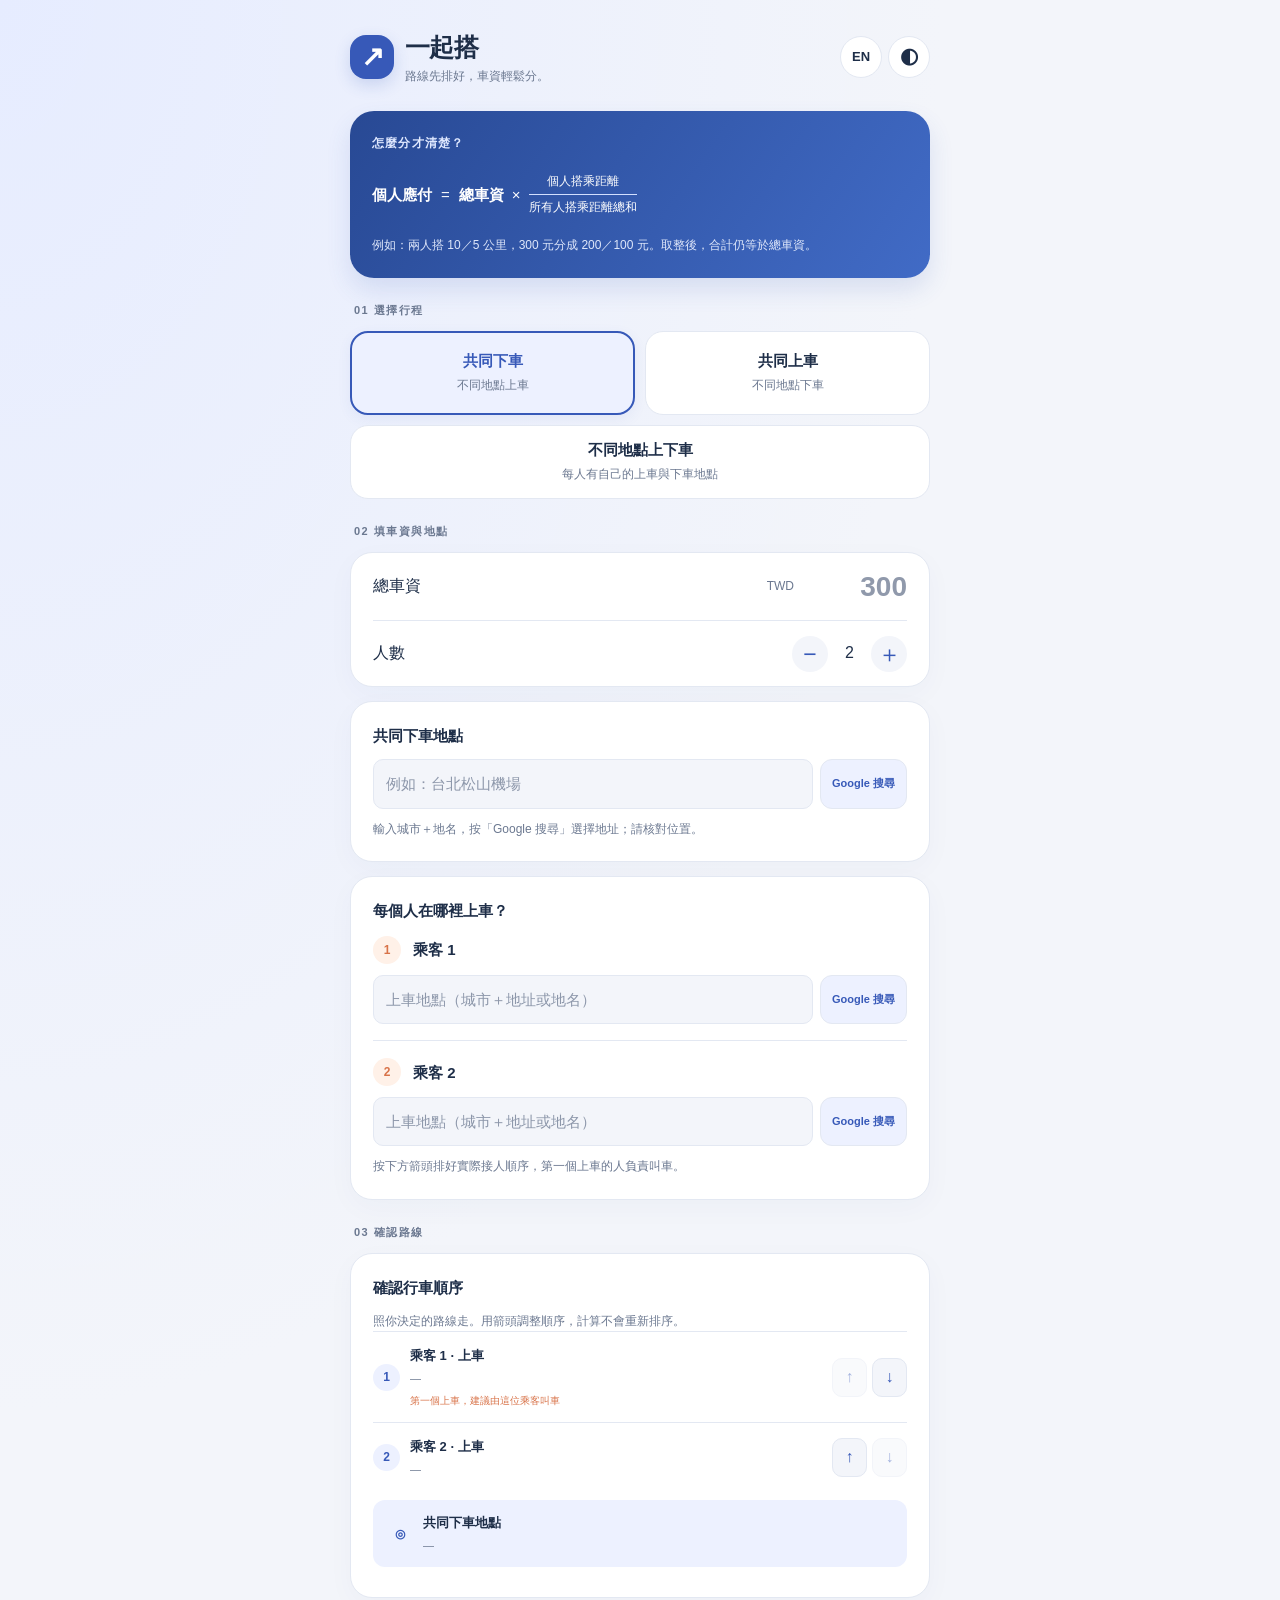
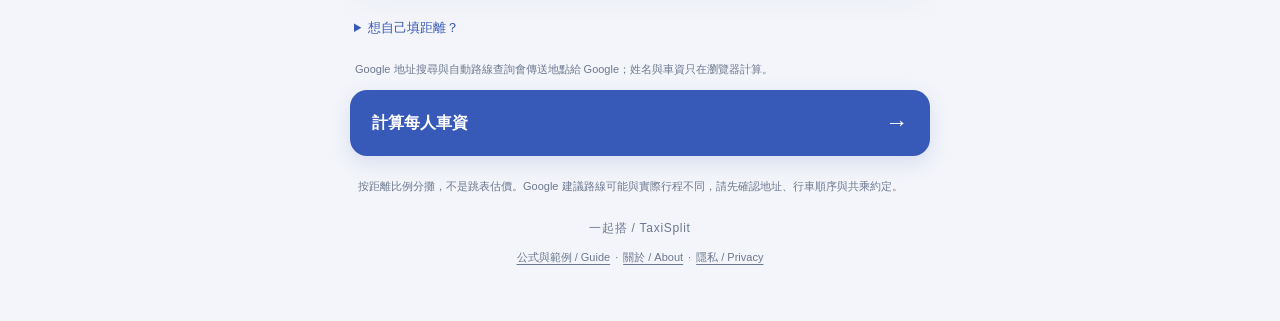
==== commit 36cb5d8d: "Update Google address search and route order: index.html" ====
--- a/index.html
+++ b/index.html
@@ -4,18 +4,18 @@
 <meta charset="utf-8"><meta name="viewport" content="width=device-width, initial-scale=1, viewport-fit=cover">
 <meta name="description" content="輸入總車資、每人上下車地點，依搭乘距離比例分攤。支援三種共乘模式、英文及深色模式。">
 <title>一起搭 · 計程車分帳</title>
-<link rel="stylesheet" href="style.css">
+<link rel="stylesheet" href="style.css?v=20261003">
 <link rel="canonical" href="https://waisun1021.github.io/"><script async src="https://pagead2.googlesyndication.com/pagead/js/adsbygoogle.js?client=ca-pub-1344030783161319" crossorigin="anonymous"></script></head>
 <body>
 <main>
 <header><div class="brand"><span class="brand-icon" aria-hidden="true">↗</span><div><h1 data-t="title">一起搭</h1><p data-t="tagline">計程車分帳，簡單算。</p></div></div><nav aria-label="偏好設定"><button id="language" type="button" aria-label="Switch to English">EN</button><button id="theme" type="button" aria-label="切換外觀">◐</button></nav></header>
 <section id="calculator" class="formula" aria-labelledby="formula-title"><div class="eyebrow" id="formula-title" data-t="formulaTitle">怎麼分才清楚？</div><p class="equation"><strong data-t="formulaPay">個人應付</strong><span>=</span><span><b data-t="formulaTotal">總車資</b> × <span class="fraction"><span data-t="formulaTop">個人搭乘距離</span><span data-t="formulaBottom">所有人搭乘距離總和</span></span></span></p><p class="muted" data-t="formulaExample">例如：兩人搭 10／5 公里，300 元分成 200／100 元。取整後，合計仍等於總車資。</p></section>
-<form id="trip" novalidate>
+<form id="trip" novalidate><p class="step-heading" data-t="chooseMode">01 選擇行程</p>
 <fieldset class="mode"><legend class="sr-only" data-t="modeLegend">選擇行程模式</legend><label><input type="radio" name="mode" value="pickup" checked><span><b data-t="pickupTitle">共同下車</b><small data-t="pickupSub">不同地點上車</small></span></label><label><input type="radio" name="mode" value="dropoff"><span><b data-t="dropoffTitle">共同上車</b><small data-t="dropoffSub">不同地點下車</small></span></label><label class="mixed-mode"><input type="radio" name="mode" value="mixed"><span><b data-t="mixedTitle">不同地點上下車</b><small data-t="mixedSub">每人有自己的上車與下車地點</small></span></label></fieldset>
-<section class="card basics"><label class="fare"><span data-t="totalFare">總車資</span><span class="currency">TWD</span><input id="fare" type="text" inputmode="numeric" pattern="[0-9]*" placeholder="300" maxlength="7" autocomplete="off" aria-label="總車資，新臺幣整數"></label><div class="people"><span data-t="people">人數</span><div class="stepper"><button id="minus" type="button" aria-label="減少人數">−</button><output id="count">2</output><button id="plus" type="button" aria-label="增加人數">＋</button></div></div></section>
+<p class="step-heading" data-t="fillTrip">02 填車資與地點</p><section class="card basics"><label class="fare"><span data-t="totalFare">總車資</span><span class="currency">TWD</span><input id="fare" type="text" inputmode="numeric" pattern="[0-9]*" placeholder="300" maxlength="7" autocomplete="off" aria-label="總車資，新臺幣整數"></label><div class="people"><span data-t="people">人數</span><div class="stepper"><button id="minus" type="button" aria-label="減少人數">−</button><output id="count">2</output><button id="plus" type="button" aria-label="增加人數">＋</button></div></div></section>
 <section class="card" id="shared-card"><label for="shared" class="section-label" id="shared-label">共同下車地點</label><input id="shared" type="text" maxlength="200" placeholder="例如：台北松山機場" autocomplete="off"><p class="hint" data-t="addressHint">加上城市或完整地址，讓地圖更容易找到正確地點。</p></section>
 <section class="card"><h2 id="person-heading">每個人在哪裡上車？</h2><div id="passengers"></div><p id="order-hint" class="hint">依實際上車順序填入，所有人都在共同目的地下車。</p></section>
-<section id="mixed-route" class="card" hidden><h2 data-t="stopHeading">沿途停靠順序</h2><p class="hint" data-t="mixedOrder">用箭頭調整實際停靠順序，每人必須先上車、後下車。此模式不會自動安排最短路線。</p><div id="stop-list"></div></section><details id="distance-options" class="distance-options"><summary data-t="manualToggle">想自己填距離？</summary><label class="manual-switch"><input id="manual" type="checkbox"><span data-t="manualCheck">手動輸入每一段的公里數</span></label><p class="hint" data-t="manualHint">每段指相鄰兩個地點之間的距離，不是每人的全程距離。</p><div id="legs"></div></details>
+<p class="step-heading" data-t="arrangeRoute">03 確認路線</p><section id="mixed-route" class="card route-plan"><h2 data-t="routeTitle">確認行車順序</h2><p class="hint" data-t="routeHelp">照你決定的路線走。用箭頭調整順序，計算不會重新排序。</p><div id="stop-list"></div></section><details id="distance-options" class="distance-options"><summary data-t="manualToggle">想自己填距離？</summary><label class="manual-switch"><input id="manual" type="checkbox"><span data-t="manualCheck">手動輸入每一段的公里數</span></label><p class="hint" data-t="manualHint">每段指相鄰兩個地點之間的距離，不是每人的全程距離。</p><div id="legs"></div></details>
 <p class="privacy-note" id="network-note" data-t="networkNote">自動查詢使用 Google 地圖，地點會傳送給 Google；姓名與車資只在你的瀏覽器計算。</p>
 <button id="calculate" class="primary" type="submit"><span data-t="calculate">計算每人車資</span><span aria-hidden="true">→</span></button>
 <button id="cancel" type="button" class="cancel" hidden data-t="cancel">取消查詢</button>
@@ -23,6 +23,6 @@
 </form>
 <section id="results" class="card result-card" aria-labelledby="result-heading" aria-live="polite" hidden><div class="result-head"><div><span class="eyebrow" data-t="resultLabel">分帳結果</span><h2 id="result-heading" data-t="resultHeading">每個人應付多少？</h2></div><span class="checkmark" aria-hidden="true">✓</span></div><div class="caller"><span class="eyebrow" data-t="caller">建議叫車的人</span><strong id="caller-name"></strong><p class="hint" data-t="callerHint">搭乘距離最長的人；只提供建議，不會代叫計程車。</p></div><div id="result-rows"></div><div class="sum"><span data-t="sum">合計</span><strong id="result-total"></strong></div><p id="result-source" class="hint"></p><button id="share" type="button" class="secondary" data-t="share">分享結果</button><textarea id="share-fallback" class="share-fallback" rows="6" readonly hidden aria-label="可複製的分帳結果"></textarea><details class="route"><summary data-t="route">確認路線與地址</summary><div id="route-rows"></div></details></section>
 <footer><p data-t="footer">按距離比例分攤，不是跳表估價。Google 建議路線可能與實際行程不同，請先確認地址、行車順序與共乘約定。</p><p class="foot-brand">一起搭 / TaxiSplit</p><p class="page-links"><a href="guide.html">公式與範例 / Guide</a> · <a href="about.html">關於 / About</a> · <a href="privacy.html">隱私 / Privacy</a></p></footer>
-</main>
-<script src="fare.js"></script><script src="app.js"></script>
+</main><dialog id="address-dialog" aria-labelledby="address-dialog-title"><div class="dialog-top"><h2 id="address-dialog-title" data-t="searchTitle">找到正確的上車／下車地址</h2><button id="address-close" type="button" aria-label="Close">×</button></div><p class="hint" data-t="searchHint">輸入城市、路名或地點，搜尋後選擇地址。</p><form id="address-search-form"><label for="address-query" class="sr-only" data-t="searchTitle">搜尋地址</label><input id="address-query" type="text" maxlength="200" autocomplete="off"><button id="address-search-button" type="submit" data-t="search">Google 搜尋</button></form><p id="address-status" role="status"></p><div id="address-results"></div></dialog>
+<script src="fare.js"></script><script src="app.js?v=20261003"></script>
 </body></html>
--- a/style.css
+++ b/style.css
@@ -3,3 +3,7 @@
 .caller{padding:16px;margin:16px 0;border:1px solid var(--line);border-radius:16px;background:var(--bg)}.caller strong{display:block;font-size:22px;margin-top:6px}.caller .hint{margin-bottom:0}
 
 .mode .mixed-mode{grid-column:1/-1}.stop-item{display:flex;align-items:center;gap:6px;border-top:1px solid var(--line);padding:12px 0}.stop-description{flex:1;min-width:0;font-size:13px;overflow-wrap:anywhere}.stop-description small{display:block;color:var(--muted)}.stop-item button{width:38px;height:38px;border:1px solid var(--line);border-radius:10px;background:var(--bg);color:var(--green)}.mixed-field{display:block;font-size:12px;color:var(--muted);margin:8px 0 4px}
+/* A calm blue canvas, warm accents and a single-column mobile trip flow. */
+:root{--bg:#f3f5fa;--paper:#fff;--ink:#1e2e48;--muted:#6b7890;--line:#e3e8f2;--green:#3759b8;--soft:#edf1ff;--button-ink:#fff;--shadow:0 8px 28px #24478108;--glow:#e6ecff;--accent:#d87349}body{background:radial-gradient(ellipse at top left,var(--glow) 0,transparent 52%),var(--bg)}main{max-width:620px;padding:28px 20px 44px}header{margin-bottom:26px}.brand-icon{background:#3759b8;color:#fff;border-radius:16px;box-shadow:0 6px 16px #3759b830}h1{font-size:25px}.brand p{font-size:12px}.formula{background:linear-gradient(125deg,#284994,#416bc6);color:#fff;padding:23px 22px;border-radius:24px;box-shadow:0 12px 24px #3759b824}.formula .eyebrow{color:#dfe8ff;letter-spacing:1.2px}.formula .muted{color:#e0e8fb}.formula .fraction>span:first-child{border-color:#d2dfff}.equation{font-size:15px;margin:18px 0}.step-heading{font-size:11px;letter-spacing:1.5px;text-transform:uppercase;color:var(--muted);font-weight:750;margin:24px 4px 12px}.mode{gap:10px;margin-bottom:22px}.mode label>span{border-radius:18px;padding:17px 10px;min-height:83px}.mode input:checked+span{padding:16px 9px;border-color:var(--green);box-shadow:0 4px 14px #3759b812}.mode b{font-size:15px}.mode .mixed-mode>span{min-height:0;padding:12px}.mode .mixed-mode input:checked+span{padding:11px}.card{border-radius:22px;padding:22px;margin-bottom:14px}.basics{padding:0 22px}.fare input{font-size:28px}.section-label,h2{font-size:15px}.hint{font-size:12px;line-height:1.7}.passenger-title .number{width:28px;height:28px;background:#fff1e8;color:var(--accent)}.passenger .name{font-size:15px;font-weight:650}.address-input{display:flex;align-items:stretch;gap:7px}.address-input input{flex:1;min-width:0;font-size:15px;padding:12px}.address-search{flex-shrink:0;background:var(--soft);color:var(--green);border:1px solid var(--line);border-radius:12px;padding:8px 11px;font-size:11px;font-weight:700;max-width:87px}.selected-address{display:block;margin:6px 2px;color:var(--green);font-size:11px}.route-plan{background:var(--paper)}.stop-item{padding:14px 0;gap:10px}.stop-item .number{flex-shrink:0;width:27px;height:27px}.stop-description b{font-size:13px}.stop-description small{font-size:11px;margin-top:4px}.stop-description em{display:block;font-style:normal;font-size:10px;color:var(--accent);margin-top:5px}.move-buttons{display:flex;gap:5px}.stop-item button{flex-shrink:0;width:35px;height:39px}.fixed-stop{background:var(--soft);border:0;border-radius:12px;padding:13px;margin:8px 0}.primary{background:#3759b8;color:#fff;border-radius:17px;min-height:58px;box-shadow:0 7px 20px #3759b825}.caller{background:var(--soft);border:0;border-left:3px solid var(--accent);border-radius:13px}.caller strong{font-size:20px}.result-head h2{font-size:23px}.amount{font-size:25px}.page-links{display:flex;flex-wrap:wrap;justify-content:center;gap:5px;font-size:11px}.page-links a{color:var(--muted);text-underline-offset:3px}dialog{width:calc(100% - 28px);max-width:540px;background:var(--paper);color:var(--ink);border:1px solid var(--line);border-radius:24px;padding:24px;box-shadow:0 24px 80px #0d204a45;max-height:85dvh;overflow:auto}dialog::backdrop{background:#17284488;backdrop-filter:blur(3px)}.dialog-top{display:flex;gap:12px;align-items:flex-start;justify-content:space-between}.dialog-top h2{font-size:19px;margin:0}.dialog-top button{border:0;background:var(--bg);color:var(--ink);border-radius:50%;min-width:34px;height:34px;font-size:23px}#address-search-form{display:flex;gap:8px;margin-top:20px}#address-query{min-width:0;font-size:16px}#address-search-button{border:0;border-radius:12px;padding:10px 12px;background:var(--green);color:var(--button-ink);font-size:12px;font-weight:700;flex-shrink:0}#address-status{font-size:12px;color:var(--muted)}.address-option{border:1px solid var(--line);border-radius:16px;padding:15px;margin:12px 0}.address-option p{font-size:14px;overflow-wrap:anywhere;margin:0 0 12px}.address-option small{display:block;color:var(--accent);margin-bottom:12px}.address-option>div{display:flex;align-items:center;justify-content:space-between;gap:10px}.address-option a{font-size:12px;color:var(--green)}.address-option button{background:var(--soft);color:var(--green);border:0;border-radius:10px;padding:10px 12px;font-size:12px;font-weight:700}[data-theme=dark]{--bg:#121a2a;--paper:#1b263b;--ink:#eef3ff;--muted:#a6b4cc;--line:#34425b;--green:#a4bbff;--soft:#293753;--button-ink:#182640;--shadow:none;--glow:#182844;--accent:#ffa77f}@media(prefers-color-scheme:dark){:root:not([data-theme=light]){--bg:#121a2a;--paper:#1b263b;--ink:#eef3ff;--muted:#a6b4cc;--line:#34425b;--green:#a4bbff;--soft:#293753;--button-ink:#182640;--shadow:none;--glow:#182844;--accent:#ffa77f}}@media(max-width:370px){main{padding:20px 13px 36px}.formula,.card{padding:18px}.basics{padding:0 18px}.equation{font-size:12px;gap:6px}.fraction{font-size:10px}.address-search{max-width:72px;padding:7px;font-size:10px}dialog{padding:18px}.stop-item{gap:6px}.move-buttons{gap:3px}}
+
+[data-theme=dark] .passenger-title .number{background:#392d31}@media(prefers-color-scheme:dark){:root:not([data-theme=light]) .passenger-title .number{background:#392d31}}
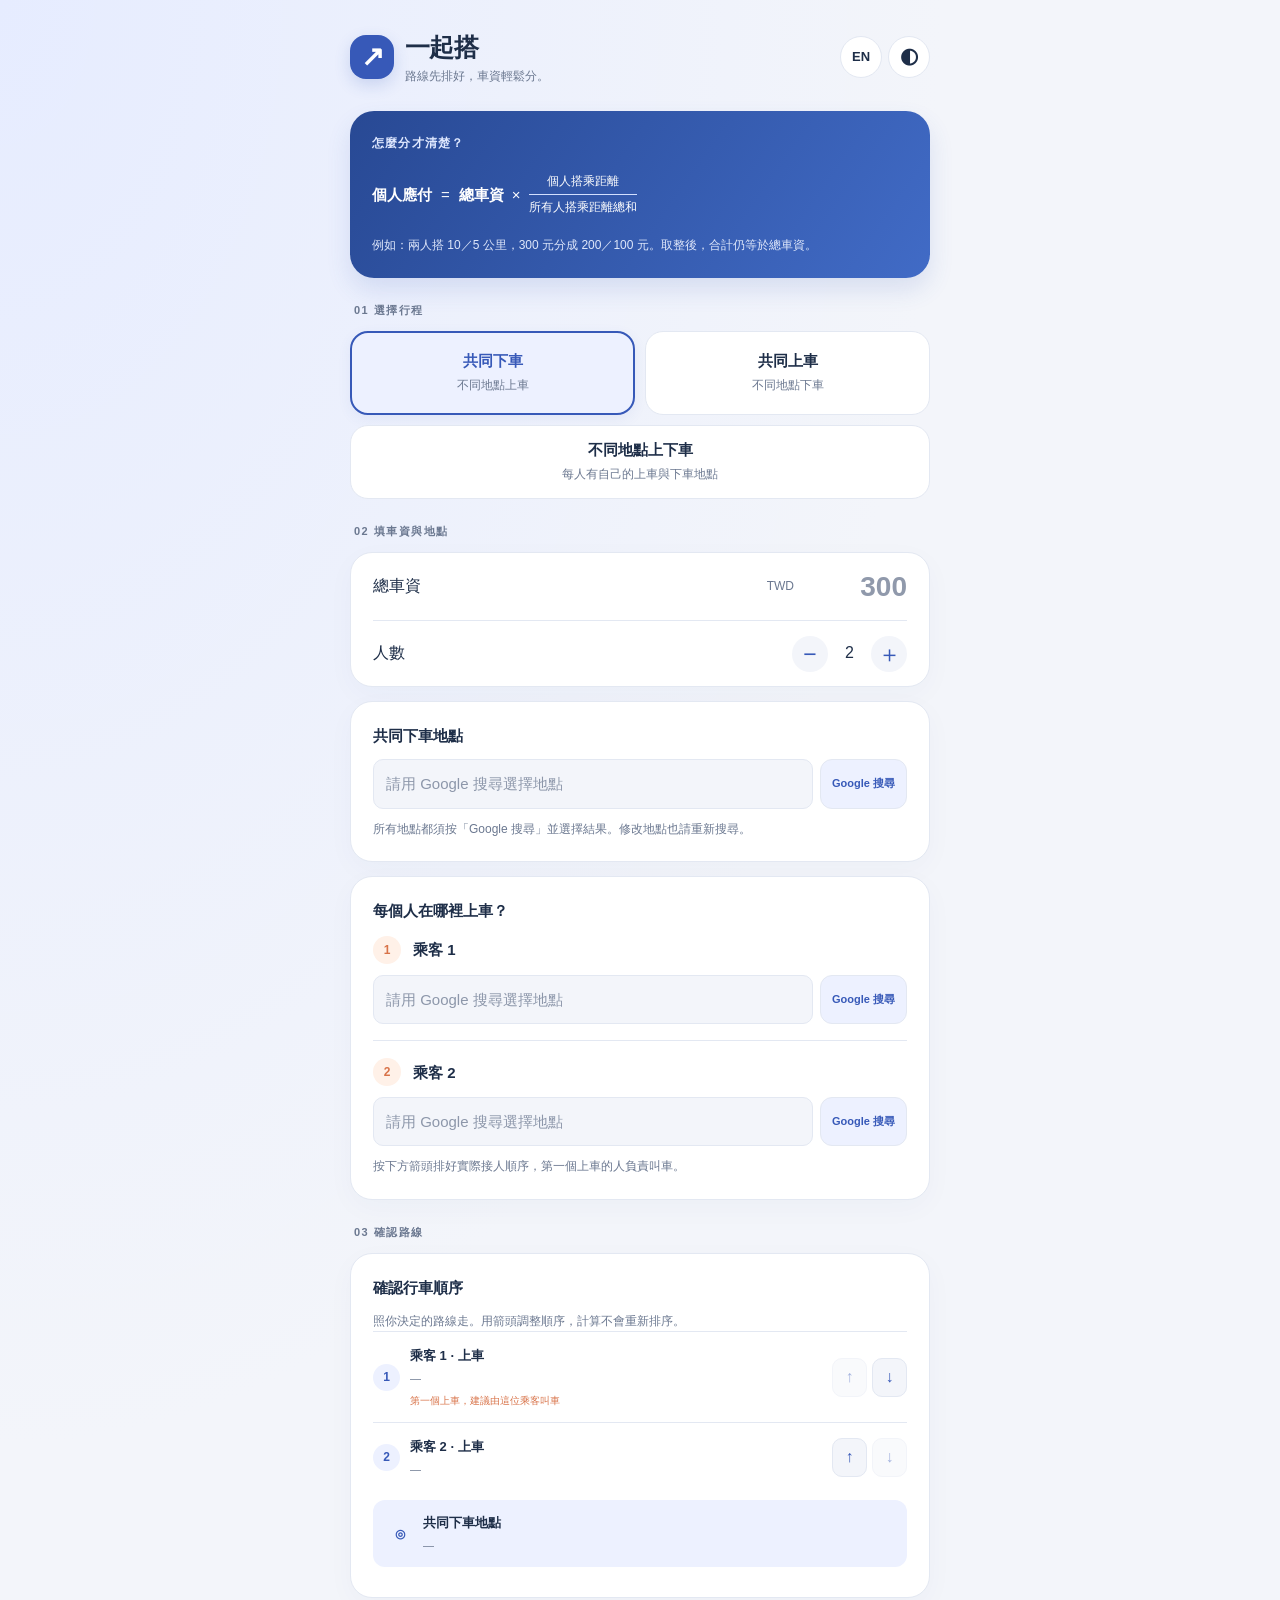
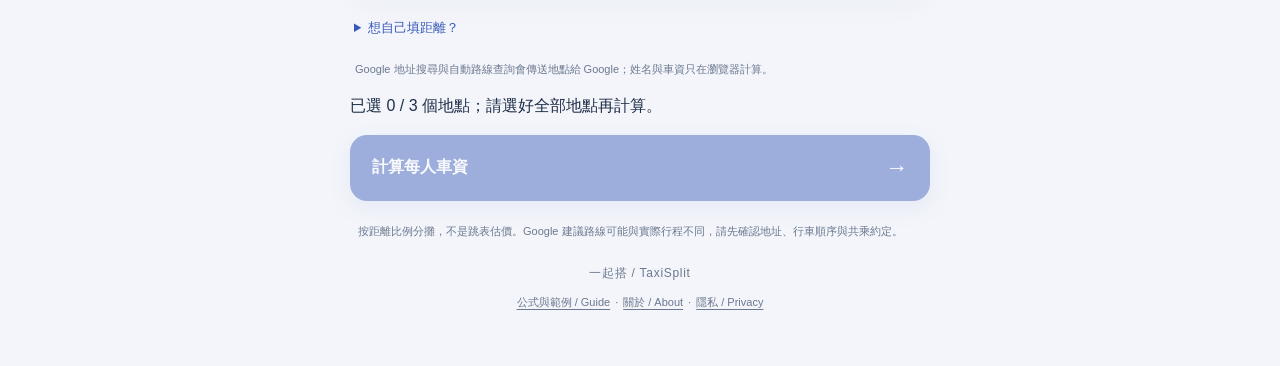
==== commit 23cbcb53: "Require Google search selection: index.html" ====
--- a/index.html
+++ b/index.html
@@ -4,7 +4,7 @@
 <meta charset="utf-8"><meta name="viewport" content="width=device-width, initial-scale=1, viewport-fit=cover">
 <meta name="description" content="輸入總車資、每人上下車地點，依搭乘距離比例分攤。支援三種共乘模式、英文及深色模式。">
 <title>一起搭 · 計程車分帳</title>
-<link rel="stylesheet" href="style.css?v=20261003">
+<link rel="stylesheet" href="style.css?v=20261003mandatory">
 <link rel="canonical" href="https://waisun1021.github.io/"><script async src="https://pagead2.googlesyndication.com/pagead/js/adsbygoogle.js?client=ca-pub-1344030783161319" crossorigin="anonymous"></script></head>
 <body>
 <main>
@@ -13,16 +13,17 @@
 <form id="trip" novalidate><p class="step-heading" data-t="chooseMode">01 選擇行程</p>
 <fieldset class="mode"><legend class="sr-only" data-t="modeLegend">選擇行程模式</legend><label><input type="radio" name="mode" value="pickup" checked><span><b data-t="pickupTitle">共同下車</b><small data-t="pickupSub">不同地點上車</small></span></label><label><input type="radio" name="mode" value="dropoff"><span><b data-t="dropoffTitle">共同上車</b><small data-t="dropoffSub">不同地點下車</small></span></label><label class="mixed-mode"><input type="radio" name="mode" value="mixed"><span><b data-t="mixedTitle">不同地點上下車</b><small data-t="mixedSub">每人有自己的上車與下車地點</small></span></label></fieldset>
 <p class="step-heading" data-t="fillTrip">02 填車資與地點</p><section class="card basics"><label class="fare"><span data-t="totalFare">總車資</span><span class="currency">TWD</span><input id="fare" type="text" inputmode="numeric" pattern="[0-9]*" placeholder="300" maxlength="7" autocomplete="off" aria-label="總車資，新臺幣整數"></label><div class="people"><span data-t="people">人數</span><div class="stepper"><button id="minus" type="button" aria-label="減少人數">−</button><output id="count">2</output><button id="plus" type="button" aria-label="增加人數">＋</button></div></div></section>
-<section class="card" id="shared-card"><label for="shared" class="section-label" id="shared-label">共同下車地點</label><input id="shared" type="text" maxlength="200" placeholder="例如：台北松山機場" autocomplete="off"><p class="hint" data-t="addressHint">加上城市或完整地址，讓地圖更容易找到正確地點。</p></section>
+<section class="card" id="shared-card"><label for="shared" class="section-label" id="shared-label">共同下車地點</label><input id="shared" readonly type="text" maxlength="200" placeholder="請用 Google 搜尋選擇地點" autocomplete="off"><p class="hint" data-t="addressHint">所有地點都須按「Google 搜尋」並選擇結果。修改地點也請重新搜尋。</p></section>
 <section class="card"><h2 id="person-heading">每個人在哪裡上車？</h2><div id="passengers"></div><p id="order-hint" class="hint">依實際上車順序填入，所有人都在共同目的地下車。</p></section>
 <p class="step-heading" data-t="arrangeRoute">03 確認路線</p><section id="mixed-route" class="card route-plan"><h2 data-t="routeTitle">確認行車順序</h2><p class="hint" data-t="routeHelp">照你決定的路線走。用箭頭調整順序，計算不會重新排序。</p><div id="stop-list"></div></section><details id="distance-options" class="distance-options"><summary data-t="manualToggle">想自己填距離？</summary><label class="manual-switch"><input id="manual" type="checkbox"><span data-t="manualCheck">手動輸入每一段的公里數</span></label><p class="hint" data-t="manualHint">每段指相鄰兩個地點之間的距離，不是每人的全程距離。</p><div id="legs"></div></details>
 <p class="privacy-note" id="network-note" data-t="networkNote">自動查詢使用 Google 地圖，地點會傳送給 Google；姓名與車資只在你的瀏覽器計算。</p>
-<button id="calculate" class="primary" type="submit"><span data-t="calculate">計算每人車資</span><span aria-hidden="true">→</span></button>
+<p id="selection-status" class="selection-status" role="status">請先透過 Google 搜尋選好所有地點。</p>
+<button id="calculate" disabled class="primary" type="submit"><span data-t="calculate">計算每人車資</span><span aria-hidden="true">→</span></button>
 <button id="cancel" type="button" class="cancel" hidden data-t="cancel">取消查詢</button>
 <p id="error" class="error" role="alert" hidden></p>
 </form>
-<section id="results" class="card result-card" aria-labelledby="result-heading" aria-live="polite" hidden><div class="result-head"><div><span class="eyebrow" data-t="resultLabel">分帳結果</span><h2 id="result-heading" data-t="resultHeading">每個人應付多少？</h2></div><span class="checkmark" aria-hidden="true">✓</span></div><div class="caller"><span class="eyebrow" data-t="caller">建議叫車的人</span><strong id="caller-name"></strong><p class="hint" data-t="callerHint">搭乘距離最長的人；只提供建議，不會代叫計程車。</p></div><div id="result-rows"></div><div class="sum"><span data-t="sum">合計</span><strong id="result-total"></strong></div><p id="result-source" class="hint"></p><button id="share" type="button" class="secondary" data-t="share">分享結果</button><textarea id="share-fallback" class="share-fallback" rows="6" readonly hidden aria-label="可複製的分帳結果"></textarea><details class="route"><summary data-t="route">確認路線與地址</summary><div id="route-rows"></div></details></section>
+<section id="results" class="card result-card" aria-labelledby="result-heading" aria-live="polite" hidden><div class="result-head"><div><span class="eyebrow" data-t="resultLabel">分帳結果</span><h2 id="result-heading" data-t="resultHeading">每個人應付多少？</h2></div><span class="checkmark" aria-hidden="true">✓</span></div><div class="caller"><span class="eyebrow" data-t="caller">建議叫車的人</span><strong id="caller-name"></strong><p class="hint" data-t="callerHint">依確認路線的第一個上車點決定；共同上車由大家約定。網站不會代叫車。</p></div><div id="result-rows"></div><div class="sum"><span data-t="sum">合計</span><strong id="result-total"></strong></div><p id="result-source" class="hint"></p><button id="share" type="button" class="secondary" data-t="share">分享結果</button><textarea id="share-fallback" class="share-fallback" rows="6" readonly hidden aria-label="可複製的分帳結果"></textarea><details class="route"><summary data-t="route">確認路線與地址</summary><div id="route-rows"></div></details></section>
 <footer><p data-t="footer">按距離比例分攤，不是跳表估價。Google 建議路線可能與實際行程不同，請先確認地址、行車順序與共乘約定。</p><p class="foot-brand">一起搭 / TaxiSplit</p><p class="page-links"><a href="guide.html">公式與範例 / Guide</a> · <a href="about.html">關於 / About</a> · <a href="privacy.html">隱私 / Privacy</a></p></footer>
-</main><dialog id="address-dialog" aria-labelledby="address-dialog-title"><div class="dialog-top"><h2 id="address-dialog-title" data-t="searchTitle">找到正確的上車／下車地址</h2><button id="address-close" type="button" aria-label="Close">×</button></div><p class="hint" data-t="searchHint">輸入城市、路名或地點，搜尋後選擇地址。</p><form id="address-search-form"><label for="address-query" class="sr-only" data-t="searchTitle">搜尋地址</label><input id="address-query" type="text" maxlength="200" autocomplete="off"><button id="address-search-button" type="submit" data-t="search">Google 搜尋</button></form><p id="address-status" role="status"></p><div id="address-results"></div></dialog>
-<script src="fare.js"></script><script src="app.js?v=20261003"></script>
+</main><dialog id="address-dialog" aria-labelledby="address-dialog-title"><div class="dialog-top"><h2 id="address-dialog-title" data-t="searchTitle">找到正確的上車／下車地址</h2><button id="address-close" type="button" aria-label="Close">×</button></div><p class="hint" data-t="searchHint">輸入城市、路名或地點，搜尋後選擇地址。只有搜尋文字不會更改已選地點；取消會保留原本選擇。</p><form id="address-search-form"><label for="address-query" class="sr-only" data-t="searchTitle">搜尋地址</label><input id="address-query" type="text" maxlength="200" autocomplete="off"><button id="address-search-button" type="submit" data-t="search">Google 搜尋</button></form><p id="address-status" role="status"></p><div id="address-results"></div></dialog>
+<script src="fare.js"></script><script src="locations.js?v=20261003mandatory"></script><script src="app.js?v=20261003mandatory"></script>
 </body></html>
